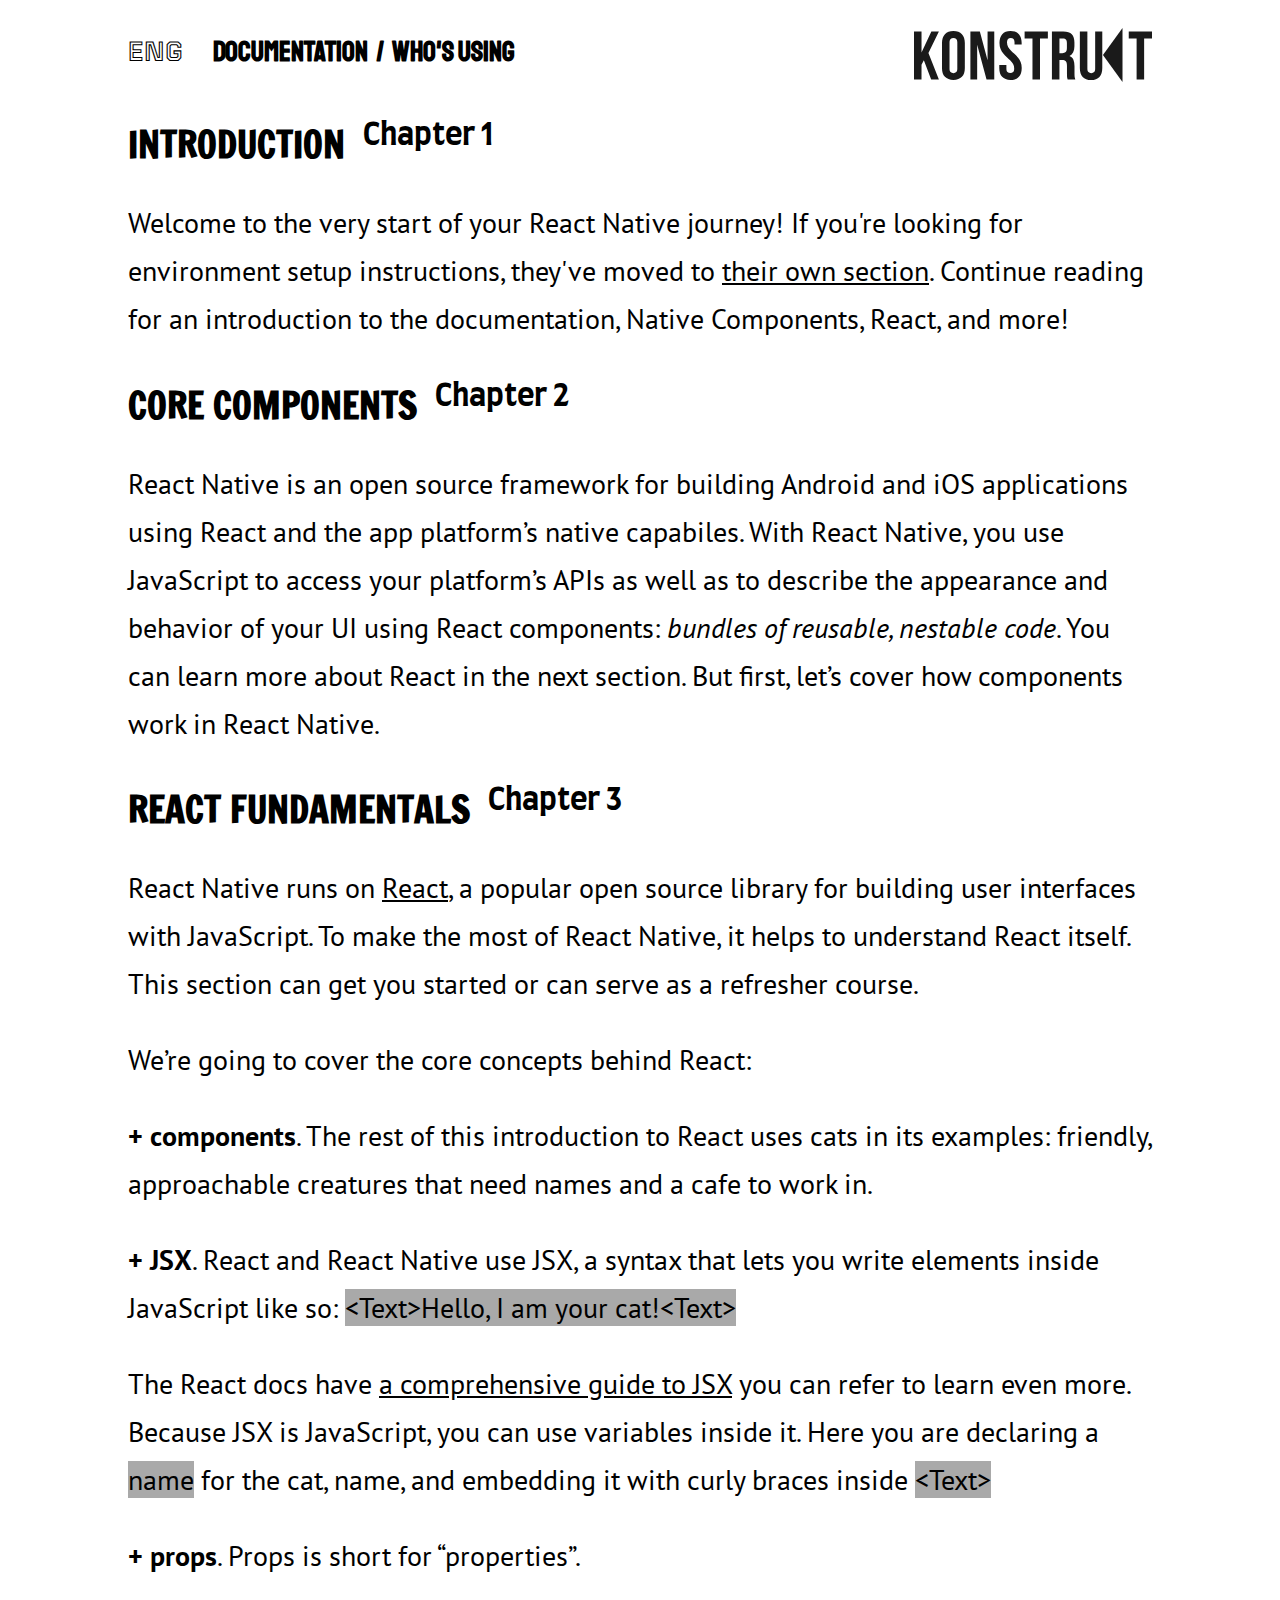
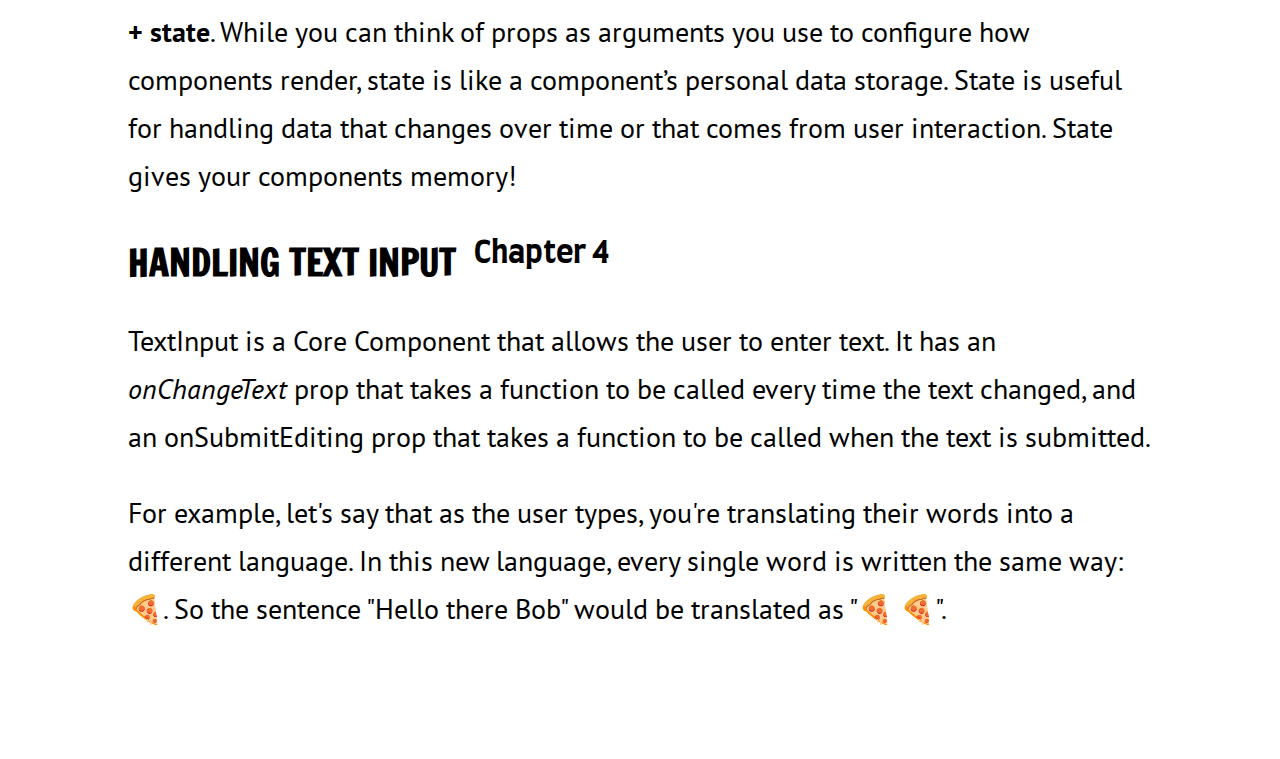
==== index.html @ f87ba14e "git init" ====
<!doctype html>
<html lang="en">
<head>
    <meta charset="UTF-8">
    <meta name="viewport"
          content="width=device-width, user-scalable=no, initial-scale=1.0, maximum-scale=1.0, minimum-scale=1.0">
    <meta http-equiv="X-UA-Compatible" content="ie=edge">
    <title>Fonts</title>
    <link rel="stylesheet" href="style.css">
    <link rel="preconnect" href="https://fonts.googleapis.com">
    <link rel="preconnect" href="https://fonts.gstatic.com" crossorigin>
    <link href="https://fonts.googleapis.com/css2?family=Farro:wght@300&family=Francois+One&family=PT+Sans:wght@400;700&family=Staatliches&family=Tourney:wght@600&display=swap"
          rel="stylesheet">
</head>
<body>
<div class="wrapper">
    <header>
        <div class="header flex">
            <div class="header-content flex">
                <div class="header-lang">ENG</div>
                <div class="header-user bold">DOCUMENTATION &nbsp;/ &nbsp;WHO'S USING</div>
            </div>
            <img src="./images/company-logo-black.svg" alt="" class="header-logo">
        </div>
    </header>
    <article>
        <h2 class="title">Introduction &nbsp;<span class="sup title-sm">Chapter 1</span></h2>
        <p>Welcome to the very start of your React Native journey! If you're looking for environment setup instructions,
            they've
            moved to <a href="#" class="link">their own section</a>. Continue reading for an introduction to the
            documentation, Native
            Components, React, and
            more!</p>
        <h2 class="title">core components &nbsp;<span class="sup title-sm">Chapter 2</span></h2>
        <p>React Native is an open source framework for building Android and iOS applications using React and the app
            platform’s
            native capabiles. With React Native, you use JavaScript to access your platform’s APIs as well as to
            describe
            the
            appearance and behavior of your UI using React components: <span
                    class="italic">bundles of reusable, nestable code</span>. You can learn more
            about React in the next section. But first, let’s cover how components work in React Native.</p>
        <h2 class="title">react fundamentals &nbsp;<span class="sup title-sm">Chapter 3</span></h2>
        <p>React Native runs on <a href="#" class="link">React</a>, a popular open source library for building user
            interfaces with
            JavaScript. To make the
            most of React Native, it helps to understand React itself. This section can get you started or can serve as
            a
            refresher course.</p>
        <p>We’re going to cover the core concepts behind React:</p>
        <p><span class="bold">+ components</span>. The rest of this introduction to React uses cats in its examples:
            friendly, approachable creatures that
            need names and a cafe to work in.</p>
        <p><span class="bold">+ JSX</span>. React and React Native use JSX, a syntax that lets you write elements inside
            JavaScript like so:
            <span class="bg-gray">&#60Text&#62Hello, I am your cat!&#60Text&#62</span>
        </p>
        <p>The React docs have <a href="#" class="link">a comprehensive guide to JSX</a> you can refer to learn even
            more.
            Because JSX is
            JavaScript, you can
            use variables inside it. Here you are declaring a <span class="bg-gray">name</span> for the cat, name, and
            embedding
            it with curly braces inside
            <span class="bg-gray">&#60Text&#62</span>
        </p>
        <p><span class="bold">+ props</span>. Props is short for “properties”. </p>
        <p><span class="bold">+ state</span>. While you can think of props as arguments you use to configure how
            components
            render, state is like a
            component’s personal data storage. State is useful for handling data that changes over time or that comes
            from
            user
            interaction. State gives your components memory!</p>
        <h2 class="title">handling text input &nbsp;<span class="sup title-sm">Chapter 4</span></h2>
        <p>TextInput is a Core Component that allows the user to enter text. It has an <span
                class="italic">onChangeText</span>
            prop that takes a function
            to be called every time the text changed, and an onSubmitEditing prop that takes a function to be called
            when
            the
            text is submitted.</p>
        <p>For example, let's say that as the user types, you're translating their words into a different language. In
            this
            new
            language, every single word is written the same way: 🍕. So the sentence "Hello there Bob" would be
            translated as
            "🍕
            🍕".</p>
    </article>
</div>
</body>
</html>
---- style.css ----
html {
    font-size: 62.5%;
}

body {
    font-family: 'PT Sans', sans-serif;
    font-size: 2.8rem;
    line-height: 4.8rem;
}

.flex {
    display: flex;
}

.wrapper {
    padding: 20px 120px 90px 120px;
}

.header {
    justify-content: space-between;
}

.header-lang {
    font-family: 'Tourney', cursive;
    padding-right: 30px;
}

.header-user {
    font-family: 'Staatliches', cursive;
}

.title {
    font-family: 'Francois One', sans-serif;
    text-transform: uppercase;
    font-size: 3.6rem;
}

.title-sm {
    font-family: 'Farro', sans-serif;
    font-size: 3rem;
    text-transform: none;
}

.sup {
    vertical-align: super;
}

.bg-gray {
    background-color: darkgray;
}

.italic {
    font-style: italic;
}

.bold {
    font-weight: 700;
}

.link {
    color: black;
}
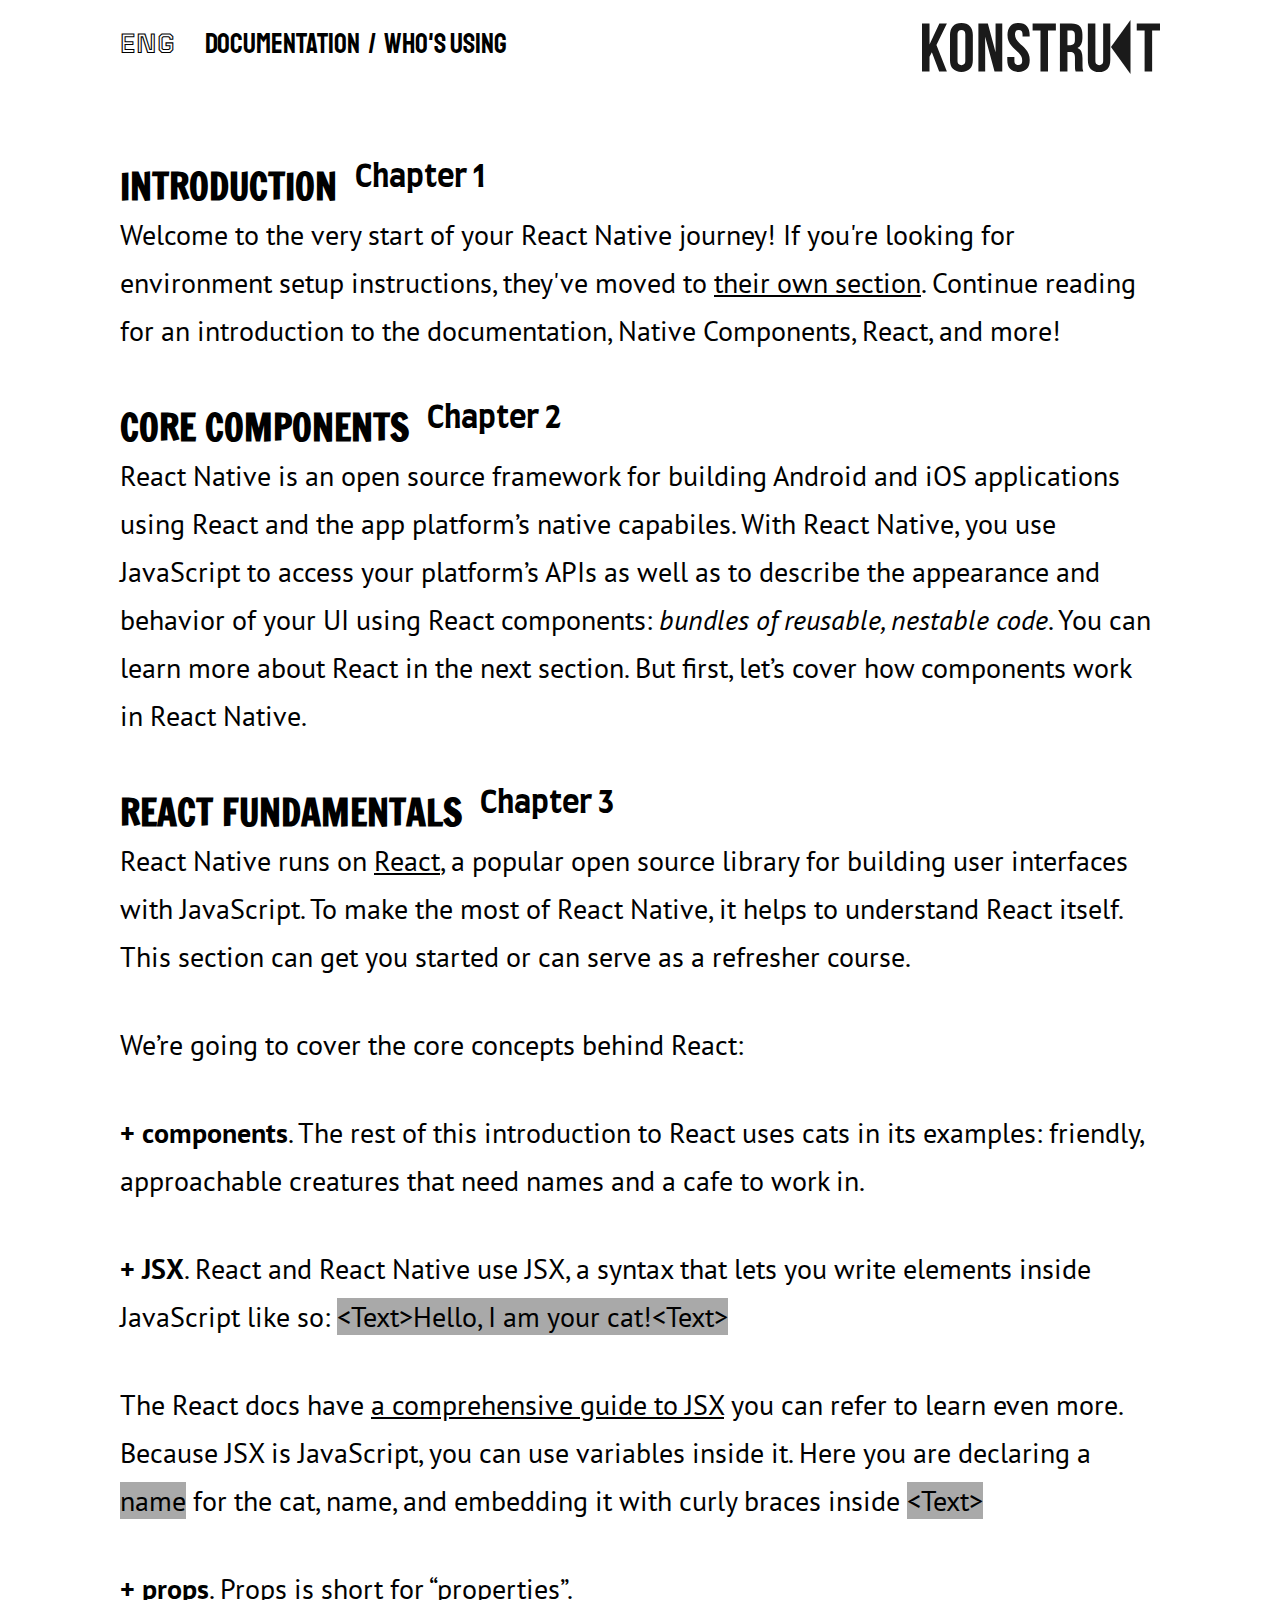
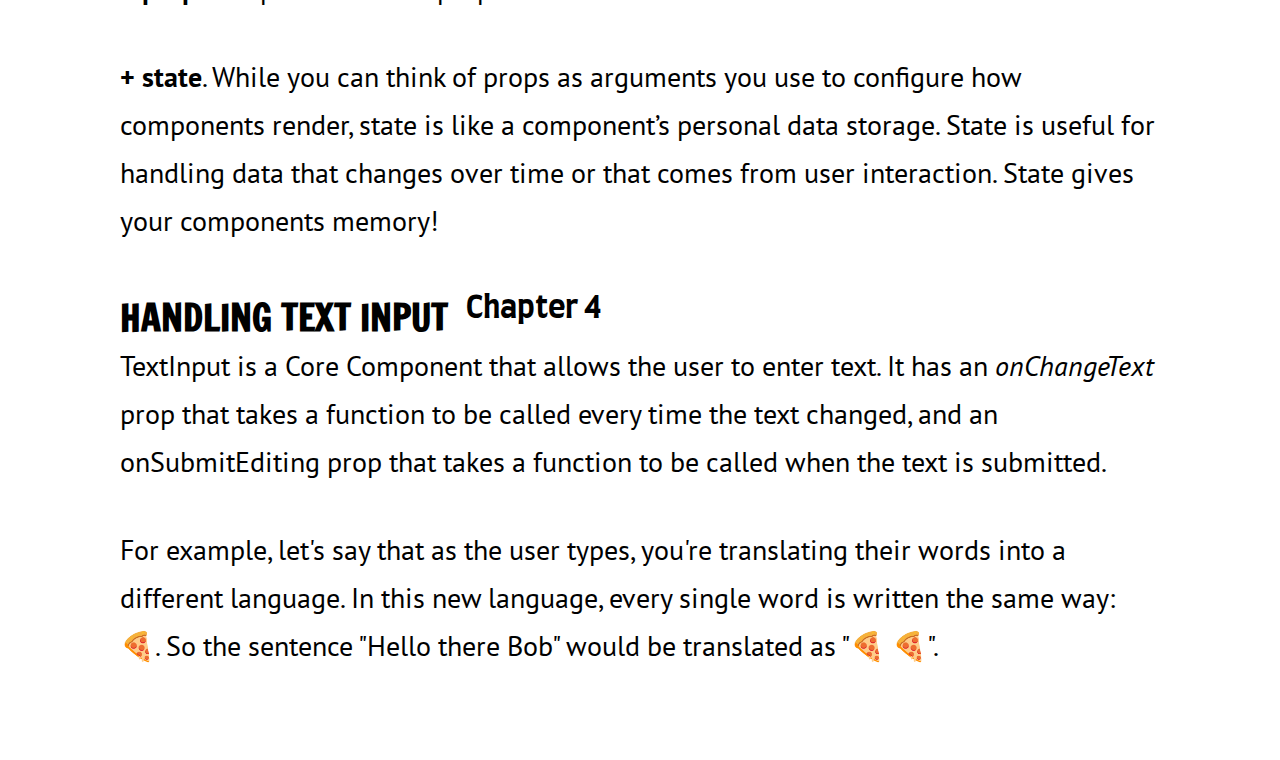
==== commit 37f1a76d: "add padding" ====
--- a/index.html
+++ b/index.html
@@ -18,20 +18,20 @@
         <div class="header flex">
             <div class="header-content flex">
                 <div class="header-lang">ENG</div>
-                <div class="header-user bold">DOCUMENTATION &nbsp;/ &nbsp;WHO'S USING</div>
+                <div class="header-user">DOCUMENTATION &nbsp;/ &nbsp;WHO'S USING</div>
             </div>
             <img src="./images/company-logo-black.svg" alt="" class="header-logo">
         </div>
     </header>
     <article>
-        <h2 class="title">Introduction &nbsp;<span class="sup title-sm">Chapter 1</span></h2>
+        <h2 class="title">Introduction &nbsp;<span class="sup-text title-sm">Chapter 1</span></h2>
         <p>Welcome to the very start of your React Native journey! If you're looking for environment setup instructions,
             they've
             moved to <a href="#" class="link">their own section</a>. Continue reading for an introduction to the
             documentation, Native
             Components, React, and
             more!</p>
-        <h2 class="title">core components &nbsp;<span class="sup title-sm">Chapter 2</span></h2>
+        <h2 class="title">core components &nbsp;<span class="sup-text title-sm">Chapter 2</span></h2>
         <p>React Native is an open source framework for building Android and iOS applications using React and the app
             platform’s
             native capabiles. With React Native, you use JavaScript to access your platform’s APIs as well as to
@@ -40,7 +40,7 @@
             appearance and behavior of your UI using React components: <span
                     class="italic">bundles of reusable, nestable code</span>. You can learn more
             about React in the next section. But first, let’s cover how components work in React Native.</p>
-        <h2 class="title">react fundamentals &nbsp;<span class="sup title-sm">Chapter 3</span></h2>
+        <h2 class="title">react fundamentals &nbsp;<span class="sup-text title-sm">Chapter 3</span></h2>
         <p>React Native runs on <a href="#" class="link">React</a>, a popular open source library for building user
             interfaces with
             JavaScript. To make the
@@ -48,10 +48,10 @@
             a
             refresher course.</p>
         <p>We’re going to cover the core concepts behind React:</p>
-        <p><span class="bold">+ components</span>. The rest of this introduction to React uses cats in its examples:
+        <p><b>+ components</b>. The rest of this introduction to React uses cats in its examples:
             friendly, approachable creatures that
             need names and a cafe to work in.</p>
-        <p><span class="bold">+ JSX</span>. React and React Native use JSX, a syntax that lets you write elements inside
+        <p><b>+ JSX</b>. React and React Native use JSX, a syntax that lets you write elements inside
             JavaScript like so:
             <span class="bg-gray">&#60Text&#62Hello, I am your cat!&#60Text&#62</span>
         </p>
@@ -64,15 +64,15 @@
             it with curly braces inside
             <span class="bg-gray">&#60Text&#62</span>
         </p>
-        <p><span class="bold">+ props</span>. Props is short for “properties”. </p>
-        <p><span class="bold">+ state</span>. While you can think of props as arguments you use to configure how
+        <p><b>+ props</b>. Props is short for “properties”. </p>
+        <p><b>+ state</b>. While you can think of props as arguments you use to configure how
             components
             render, state is like a
             component’s personal data storage. State is useful for handling data that changes over time or that comes
             from
             user
             interaction. State gives your components memory!</p>
-        <h2 class="title">handling text input &nbsp;<span class="sup title-sm">Chapter 4</span></h2>
+        <h2 class="title">handling text input &nbsp;<span class="sup-text title-sm">Chapter 4</span></h2>
         <p>TextInput is a Core Component that allows the user to enter text. It has an <span
                 class="italic">onChangeText</span>
             prop that takes a function
--- a/style.css
+++ b/style.css
@@ -1,5 +1,11 @@
 html {
     font-size: 62.5%;
+}
+
+* {
+    box-sizing: border-box;
+    padding: 0;
+    margin: 0;
 }
 
 body {
@@ -13,11 +19,12 @@
 }
 
 .wrapper {
-    padding: 20px 120px 90px 120px;
+    padding: 20px 120px 50px 120px;
 }
 
 .header {
     justify-content: space-between;
+    padding-bottom: 80px;
 }
 
 .header-lang {
@@ -41,8 +48,12 @@
     text-transform: none;
 }
 
-.sup {
+.sup-text {
     vertical-align: super;
+}
+
+p {
+    padding-bottom: 40px;
 }
 
 .bg-gray {
@@ -53,10 +64,6 @@
     font-style: italic;
 }
 
-.bold {
-    font-weight: 700;
-}
-
 .link {
     color: black;
 }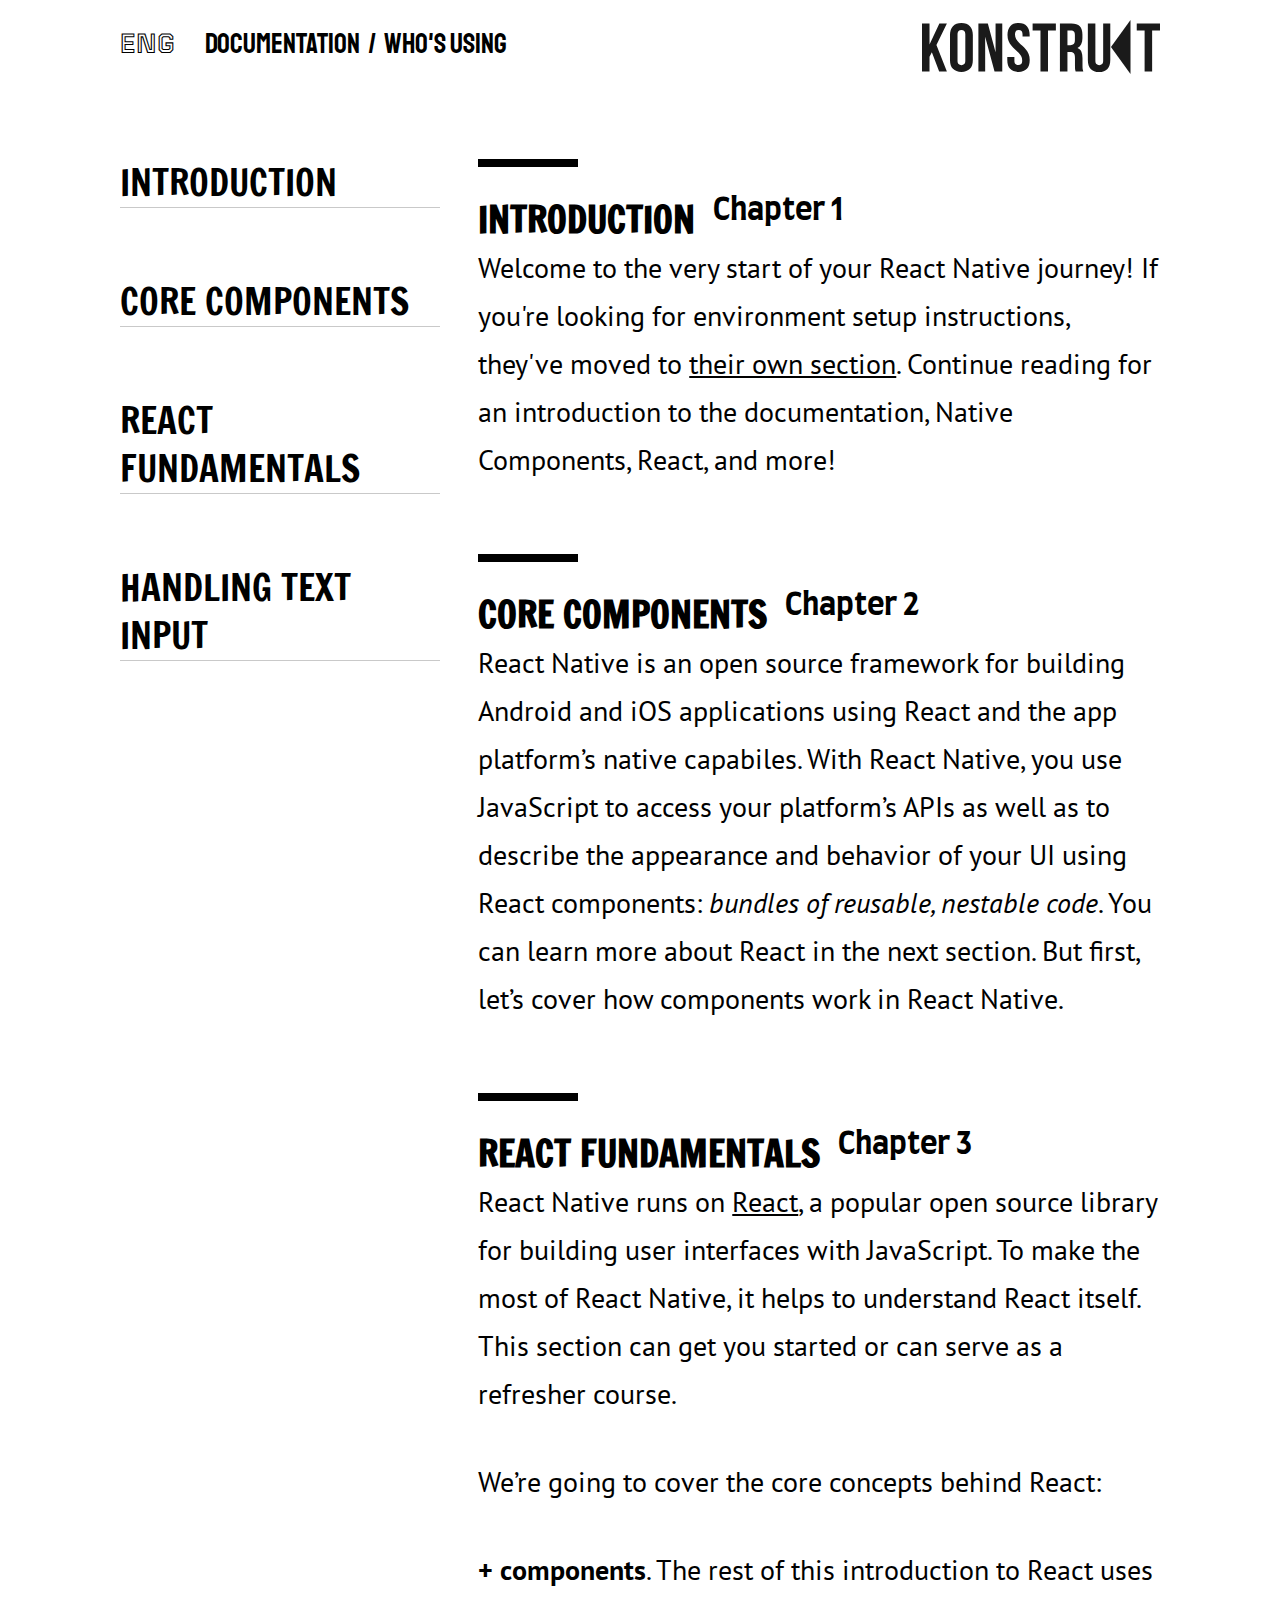
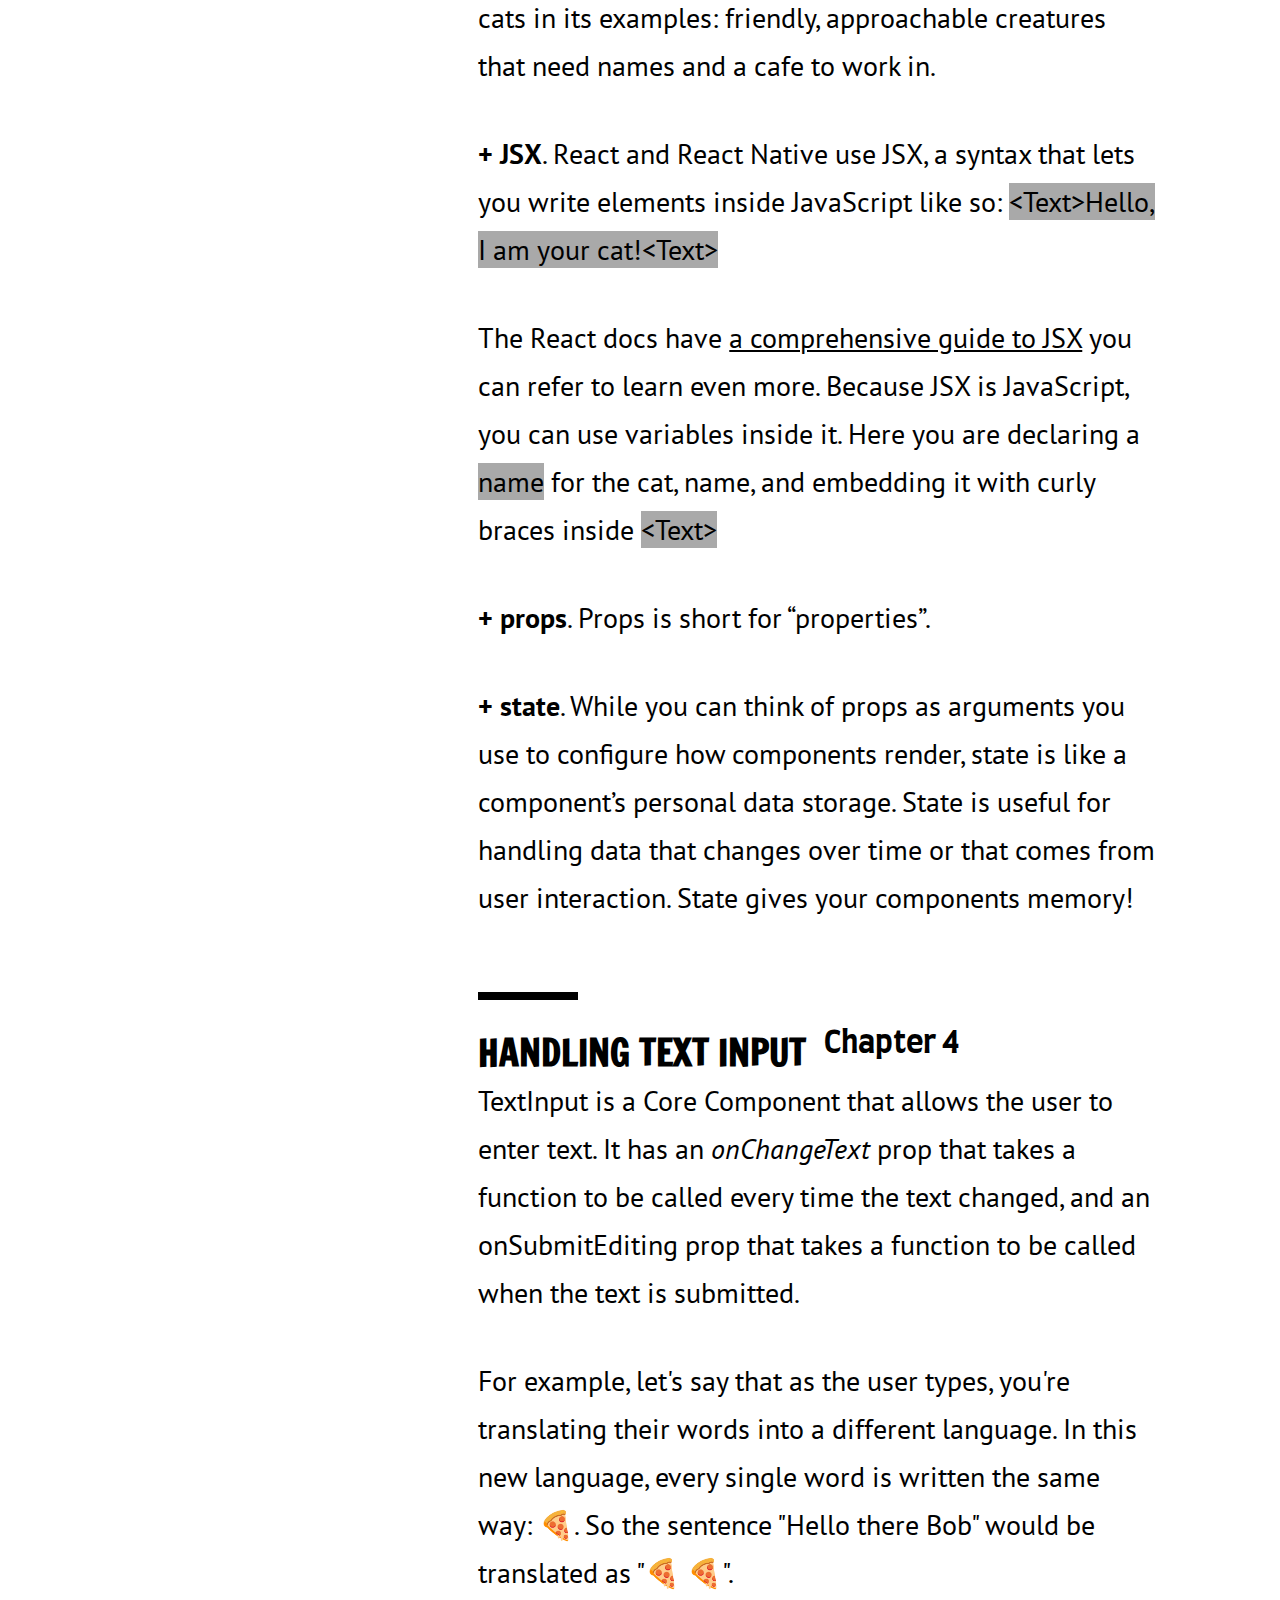
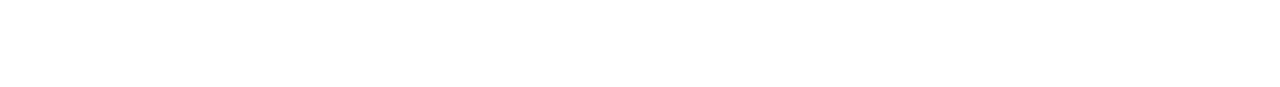
==== commit 0a5cbb52: "add sidebar" ====
--- a/index.html
+++ b/index.html
@@ -23,71 +23,117 @@
             <img src="./images/company-logo-black.svg" alt="" class="header-logo">
         </div>
     </header>
-    <article>
-        <h2 class="title">Introduction &nbsp;<span class="sup-text title-sm">Chapter 1</span></h2>
-        <p>Welcome to the very start of your React Native journey! If you're looking for environment setup instructions,
-            they've
-            moved to <a href="#" class="link">their own section</a>. Continue reading for an introduction to the
-            documentation, Native
-            Components, React, and
-            more!</p>
-        <h2 class="title">core components &nbsp;<span class="sup-text title-sm">Chapter 2</span></h2>
-        <p>React Native is an open source framework for building Android and iOS applications using React and the app
-            platform’s
-            native capabiles. With React Native, you use JavaScript to access your platform’s APIs as well as to
-            describe
-            the
-            appearance and behavior of your UI using React components: <span
-                    class="italic">bundles of reusable, nestable code</span>. You can learn more
-            about React in the next section. But first, let’s cover how components work in React Native.</p>
-        <h2 class="title">react fundamentals &nbsp;<span class="sup-text title-sm">Chapter 3</span></h2>
-        <p>React Native runs on <a href="#" class="link">React</a>, a popular open source library for building user
-            interfaces with
-            JavaScript. To make the
-            most of React Native, it helps to understand React itself. This section can get you started or can serve as
-            a
-            refresher course.</p>
-        <p>We’re going to cover the core concepts behind React:</p>
-        <p><b>+ components</b>. The rest of this introduction to React uses cats in its examples:
-            friendly, approachable creatures that
-            need names and a cafe to work in.</p>
-        <p><b>+ JSX</b>. React and React Native use JSX, a syntax that lets you write elements inside
-            JavaScript like so:
-            <span class="bg-gray">&#60Text&#62Hello, I am your cat!&#60Text&#62</span>
-        </p>
-        <p>The React docs have <a href="#" class="link">a comprehensive guide to JSX</a> you can refer to learn even
-            more.
-            Because JSX is
-            JavaScript, you can
-            use variables inside it. Here you are declaring a <span class="bg-gray">name</span> for the cat, name, and
-            embedding
-            it with curly braces inside
-            <span class="bg-gray">&#60Text&#62</span>
-        </p>
-        <p><b>+ props</b>. Props is short for “properties”. </p>
-        <p><b>+ state</b>. While you can think of props as arguments you use to configure how
-            components
-            render, state is like a
-            component’s personal data storage. State is useful for handling data that changes over time or that comes
-            from
-            user
-            interaction. State gives your components memory!</p>
-        <h2 class="title">handling text input &nbsp;<span class="sup-text title-sm">Chapter 4</span></h2>
-        <p>TextInput is a Core Component that allows the user to enter text. It has an <span
-                class="italic">onChangeText</span>
-            prop that takes a function
-            to be called every time the text changed, and an onSubmitEditing prop that takes a function to be called
-            when
-            the
-            text is submitted.</p>
-        <p>For example, let's say that as the user types, you're translating their words into a different language. In
-            this
-            new
-            language, every single word is written the same way: 🍕. So the sentence "Hello there Bob" would be
-            translated as
-            "🍕
-            🍕".</p>
-    </article>
+    <main>
+        <div class="main flex">
+            <div class="section">
+                <div class="sidebar">
+                    <a href="#introduction" class="sidebar-link title">Introduction</a>
+                    <a href="#components" class="sidebar-link title">Core components</a>
+                    <a href="#react" class="sidebar-link title">React fundamentals</a>
+                    <a href="#input" class="sidebar-link title">Handling text input</a>
+                </div>
+            </div>
+            <article>
+                <div class="chapter-1" id="introduction">
+                    <div class="divider"></div>
+                    <h2 class="title">Introduction &nbsp;<span class="sup-text title-sm">Chapter 1</span></h2>
+                    <p>Welcome to the very start of your React Native journey! If you're looking for environment setup
+                        instructions,
+                        they've
+                        moved to <a href="#" class="link">their own section</a>. Continue reading for an introduction to
+                        the
+                        documentation, Native
+                        Components, React, and
+                        more!</p>
+                </div>
+                <div class="chapter-2" id="components">
+                    <div class="divider"></div>
+                    <h2 class="title">core components &nbsp;<span class="sup-text title-sm">Chapter 2</span></h2>
+                    <p>React Native is an open source framework for building Android and iOS applications using React
+                        and
+                        the
+                        app
+                        platform’s
+                        native capabiles. With React Native, you use JavaScript to access your platform’s APIs as well
+                        as to
+                        describe
+                        the
+                        appearance and behavior of your UI using React components: <span
+                                class="italic">bundles of reusable, nestable code</span>. You can learn more
+                        about React in the next section. But first, let’s cover how components work in React Native.</p>
+                </div>
+                <div class="chapter-3" id="react">
+                    <div class="divider"></div>
+                    <h2 class="title">react fundamentals &nbsp;<span class="sup-text title-sm">Chapter 3</span></h2>
+                    <p>React Native runs on <a href="#" class="link">React</a>, a popular open source library for
+                        building
+                        user
+                        interfaces with
+                        JavaScript. To make the
+                        most of React Native, it helps to understand React itself. This section can get you started or
+                        can
+                        serve
+                        as
+                        a
+                        refresher course.</p>
+                    <p>We’re going to cover the core concepts behind React:</p>
+                    <p><b>+ components</b>. The rest of this introduction to React uses cats in its examples:
+                        friendly, approachable creatures that
+                        need names and a cafe to work in.</p>
+                    <p><b>+ JSX</b>. React and React Native use JSX, a syntax that lets you write elements inside
+                        JavaScript like so:
+                        <span class="bg-gray">&#60Text&#62Hello, I am your cat!&#60Text&#62</span>
+                    </p>
+                    <p>The React docs have <a href="#" class="link">a comprehensive guide to JSX</a> you can refer to
+                        learn
+                        even
+                        more.
+                        Because JSX is
+                        JavaScript, you can
+                        use variables inside it. Here you are declaring a <span class="bg-gray">name</span> for the cat,
+                        name,
+                        and
+                        embedding
+                        it with curly braces inside
+                        <span class="bg-gray">&#60Text&#62</span>
+                    </p>
+                    <p><b>+ props</b>. Props is short for “properties”. </p>
+                    <p><b>+ state</b>. While you can think of props as arguments you use to configure how
+                        components
+                        render, state is like a
+                        component’s personal data storage. State is useful for handling data that changes over time or
+                        that
+                        comes
+                        from
+                        user
+                        interaction. State gives your components memory!</p>
+                </div>
+                <div class="chapter-4" id="input">
+                    <div class="divider"></div>
+                    <h2 class="title">handling text input &nbsp;<span class="sup-text title-sm">Chapter 4</span></h2>
+                    <p>TextInput is a Core Component that allows the user to enter text. It has an <span
+                            class="italic">onChangeText</span>
+                        prop that takes a function
+                        to be called every time the text changed, and an onSubmitEditing prop that takes a function to
+                        be
+                        called
+                        when
+                        the
+                        text is submitted.</p>
+                    <p>For example, let's say that as the user types, you're translating their words into a different
+                        language.
+                        In
+                        this
+                        new
+                        language, every single word is written the same way: 🍕. So the sentence "Hello there Bob" would
+                        be
+                        translated as
+                        "🍕
+                        🍕".</p>
+                </div>
+            </article>
+        </div>
+    </main>
 </div>
 </body>
 </html>--- a/style.css
+++ b/style.css
@@ -24,7 +24,7 @@
 
 .header {
     justify-content: space-between;
-    padding-bottom: 80px;
+    padding-bottom: 85px;
 }
 
 .header-lang {
@@ -36,10 +36,43 @@
     font-family: 'Staatliches', cursive;
 }
 
+.main {
+    gap: 38px;
+}
+
+section {
+    width: 30%;
+}
+
+article {
+    width: 70%;
+}
+
+.sidebar-link {
+    text-decoration: none;
+    color: black;
+    display: block;
+    border-bottom: 1px solid #C9C9C9;
+    margin-bottom: 70px;
+    /*padding-top: 0;*/
+}
+
+.chapter-1, .chapter-2, .chapter-3 {
+    padding-bottom: 30px;
+}
+
+.divider {
+    width: 100px;
+    height: 8px;
+    background-color: black;
+    margin-bottom: 20px;
+}
+
 .title {
     font-family: 'Francois One', sans-serif;
     text-transform: uppercase;
     font-size: 3.6rem;
+    /*padding-top: 20px;*/
 }
 
 .title-sm {
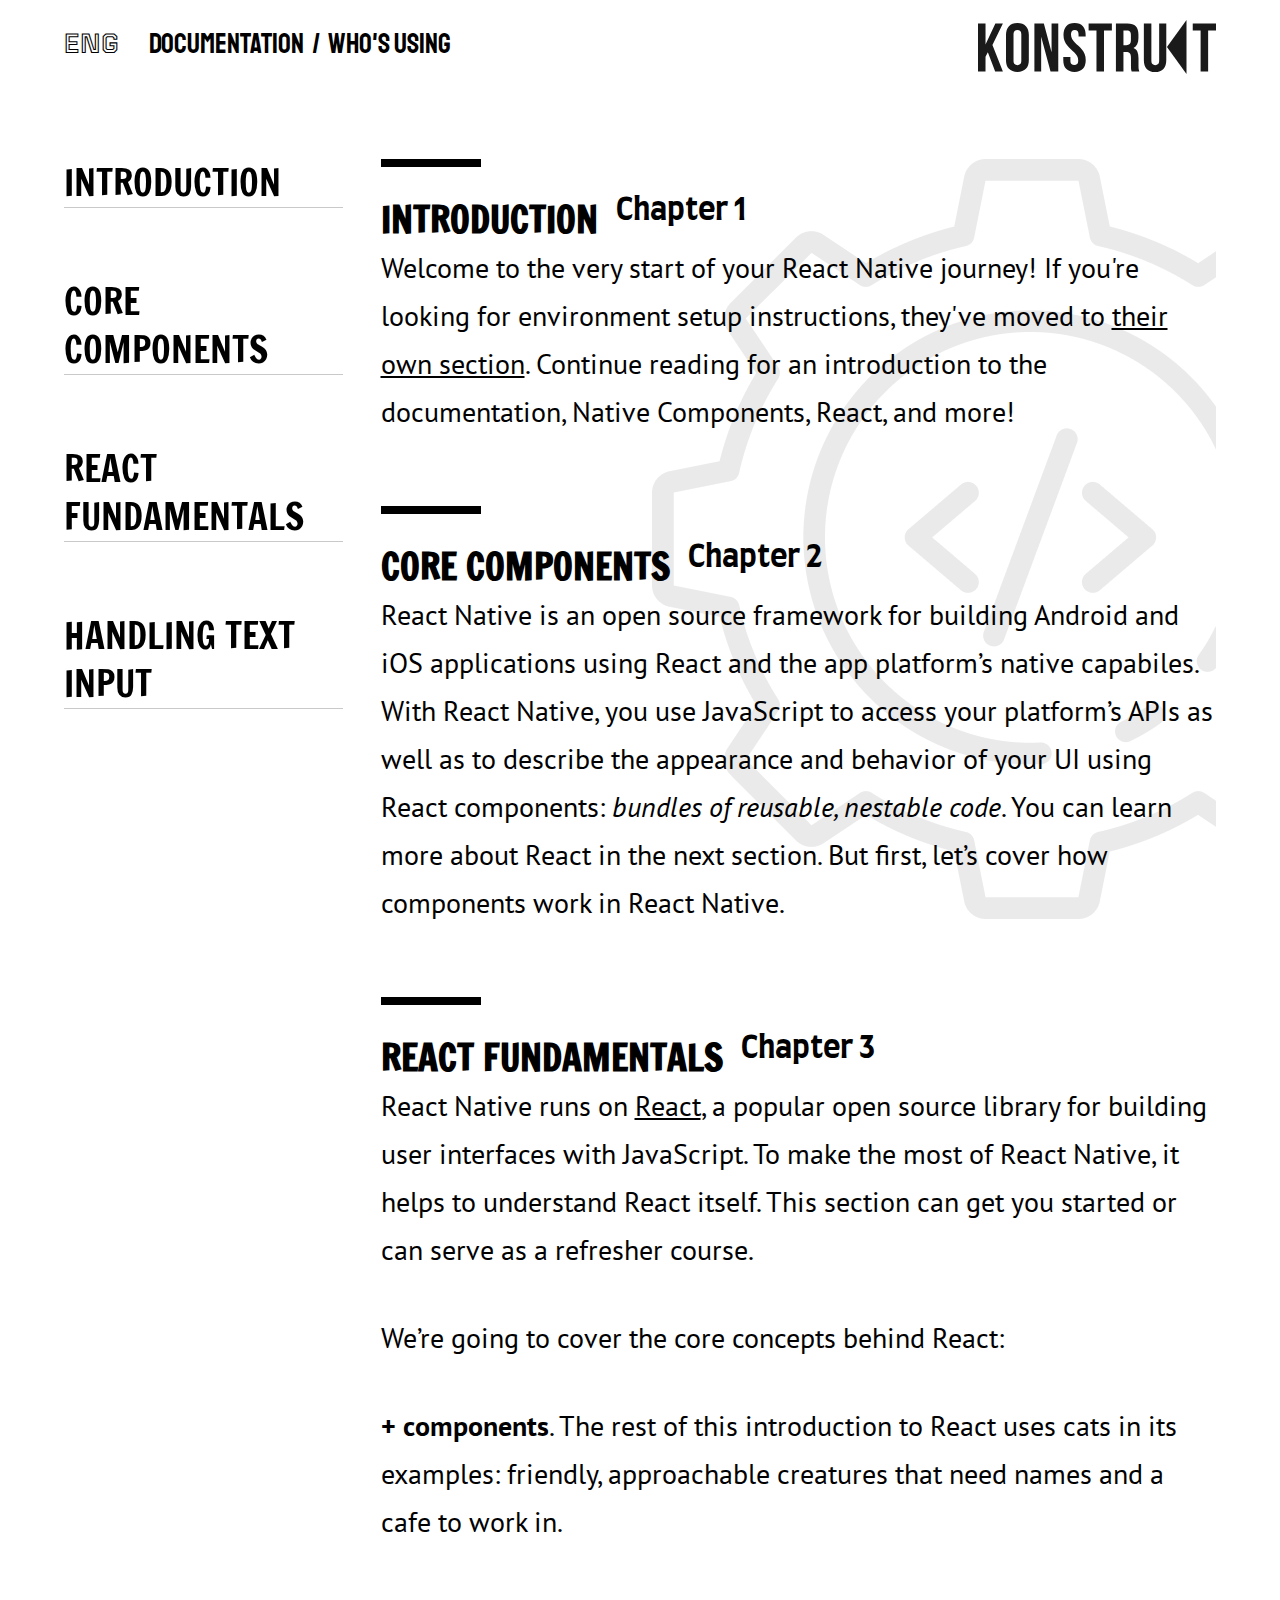
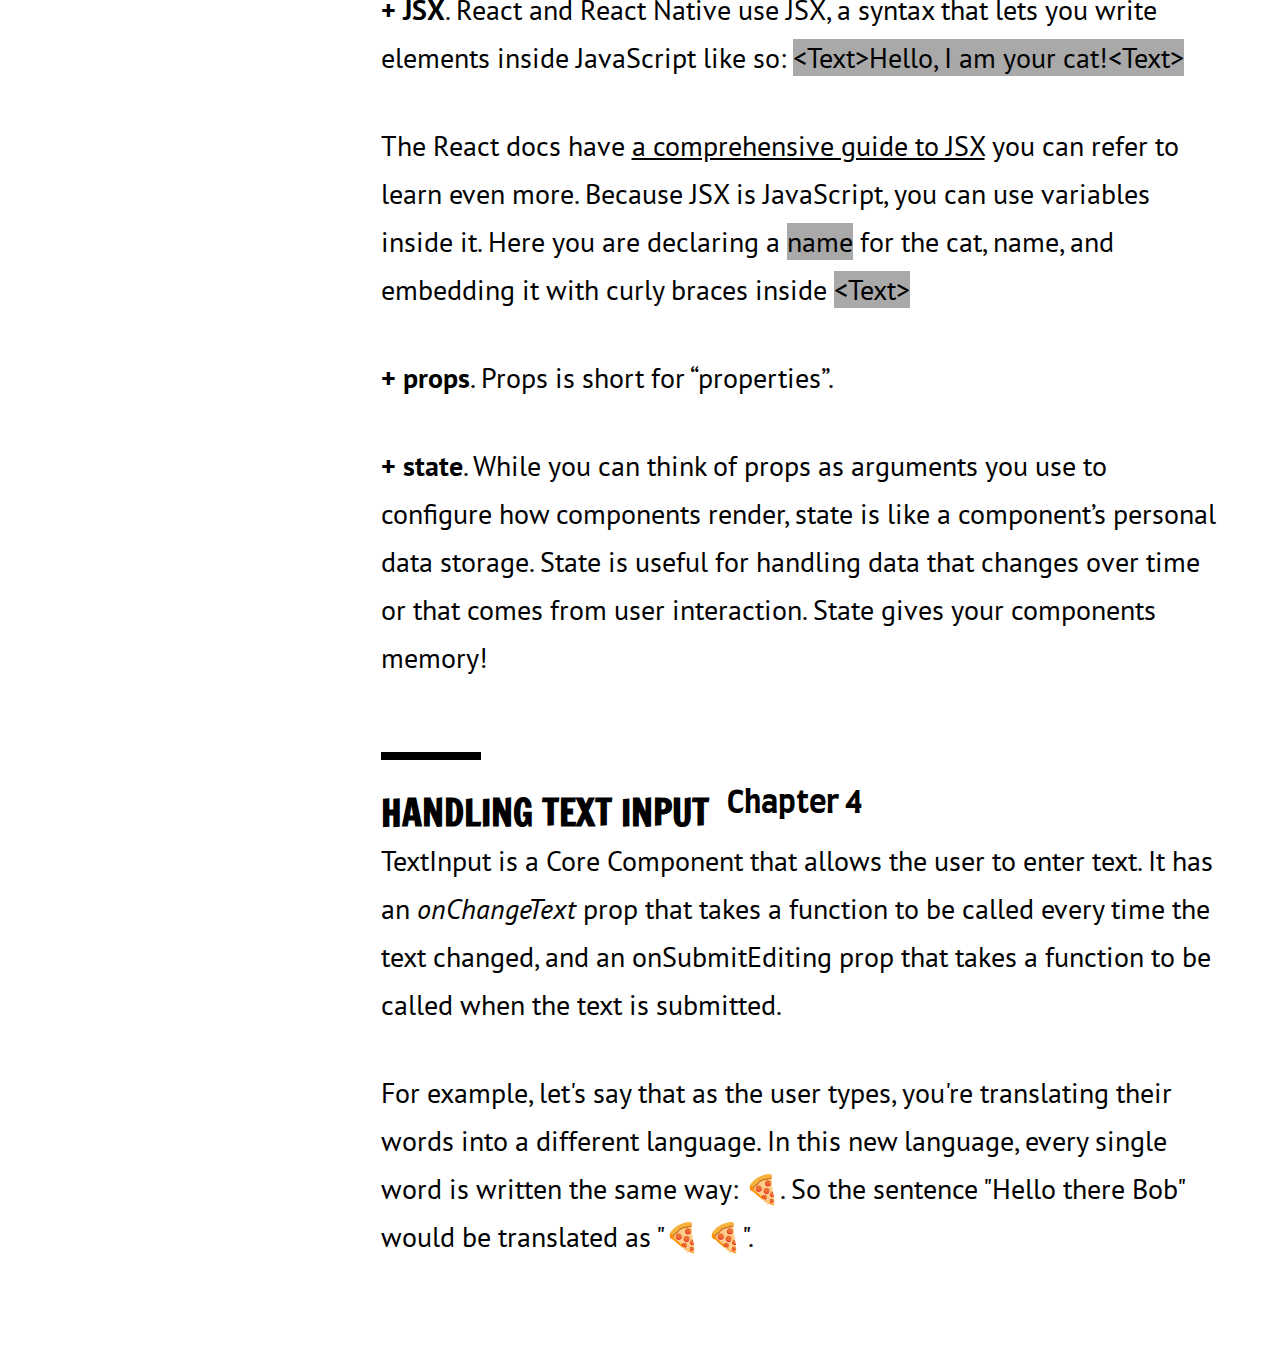
==== commit 8ab73651: "add background image" ====
--- a/index.html
+++ b/index.html
@@ -25,14 +25,14 @@
     </header>
     <main>
         <div class="main flex">
-            <div class="section">
+            <section>
                 <div class="sidebar">
                     <a href="#introduction" class="sidebar-link title">Introduction</a>
                     <a href="#components" class="sidebar-link title">Core components</a>
                     <a href="#react" class="sidebar-link title">React fundamentals</a>
                     <a href="#input" class="sidebar-link title">Handling text input</a>
                 </div>
-            </div>
+            </section>
             <article>
                 <div class="chapter-1" id="introduction">
                     <div class="divider"></div>
--- a/style.css
+++ b/style.css
@@ -19,12 +19,19 @@
 }
 
 .wrapper {
-    padding: 20px 120px 50px 120px;
+    width: 90%;
+    margin: 0 auto;
+    /*padding-top: 20px;*/
+    padding-bottom: 50px;
+    /*padding: 20px 120px 50px 120px;*/
 }
 
 .header {
     justify-content: space-between;
-    padding-bottom: 85px;
+    padding: 20px 0 85px 0;
+    position: fixed;
+    background-color: white;
+    width: 90%;
 }
 
 .header-lang {
@@ -38,14 +45,24 @@
 
 .main {
     gap: 38px;
+    justify-content: space-between;
+    padding-top: 159px;
 }
 
 section {
-    width: 30%;
+    width: 25%;
+    position: sticky;
+    top: 159px;
+    align-self: flex-start;
 }
 
 article {
-    width: 70%;
+    width: 75%;
+    background: url("./images/bg-picture.png") no-repeat fixed;
+    /*background-image: url("./images/bg-picture.png");*/
+    /*background-repeat: no-repeat;*/
+    background-position-x: right;
+    background-position-y: 159px;
 }
 
 .sidebar-link {
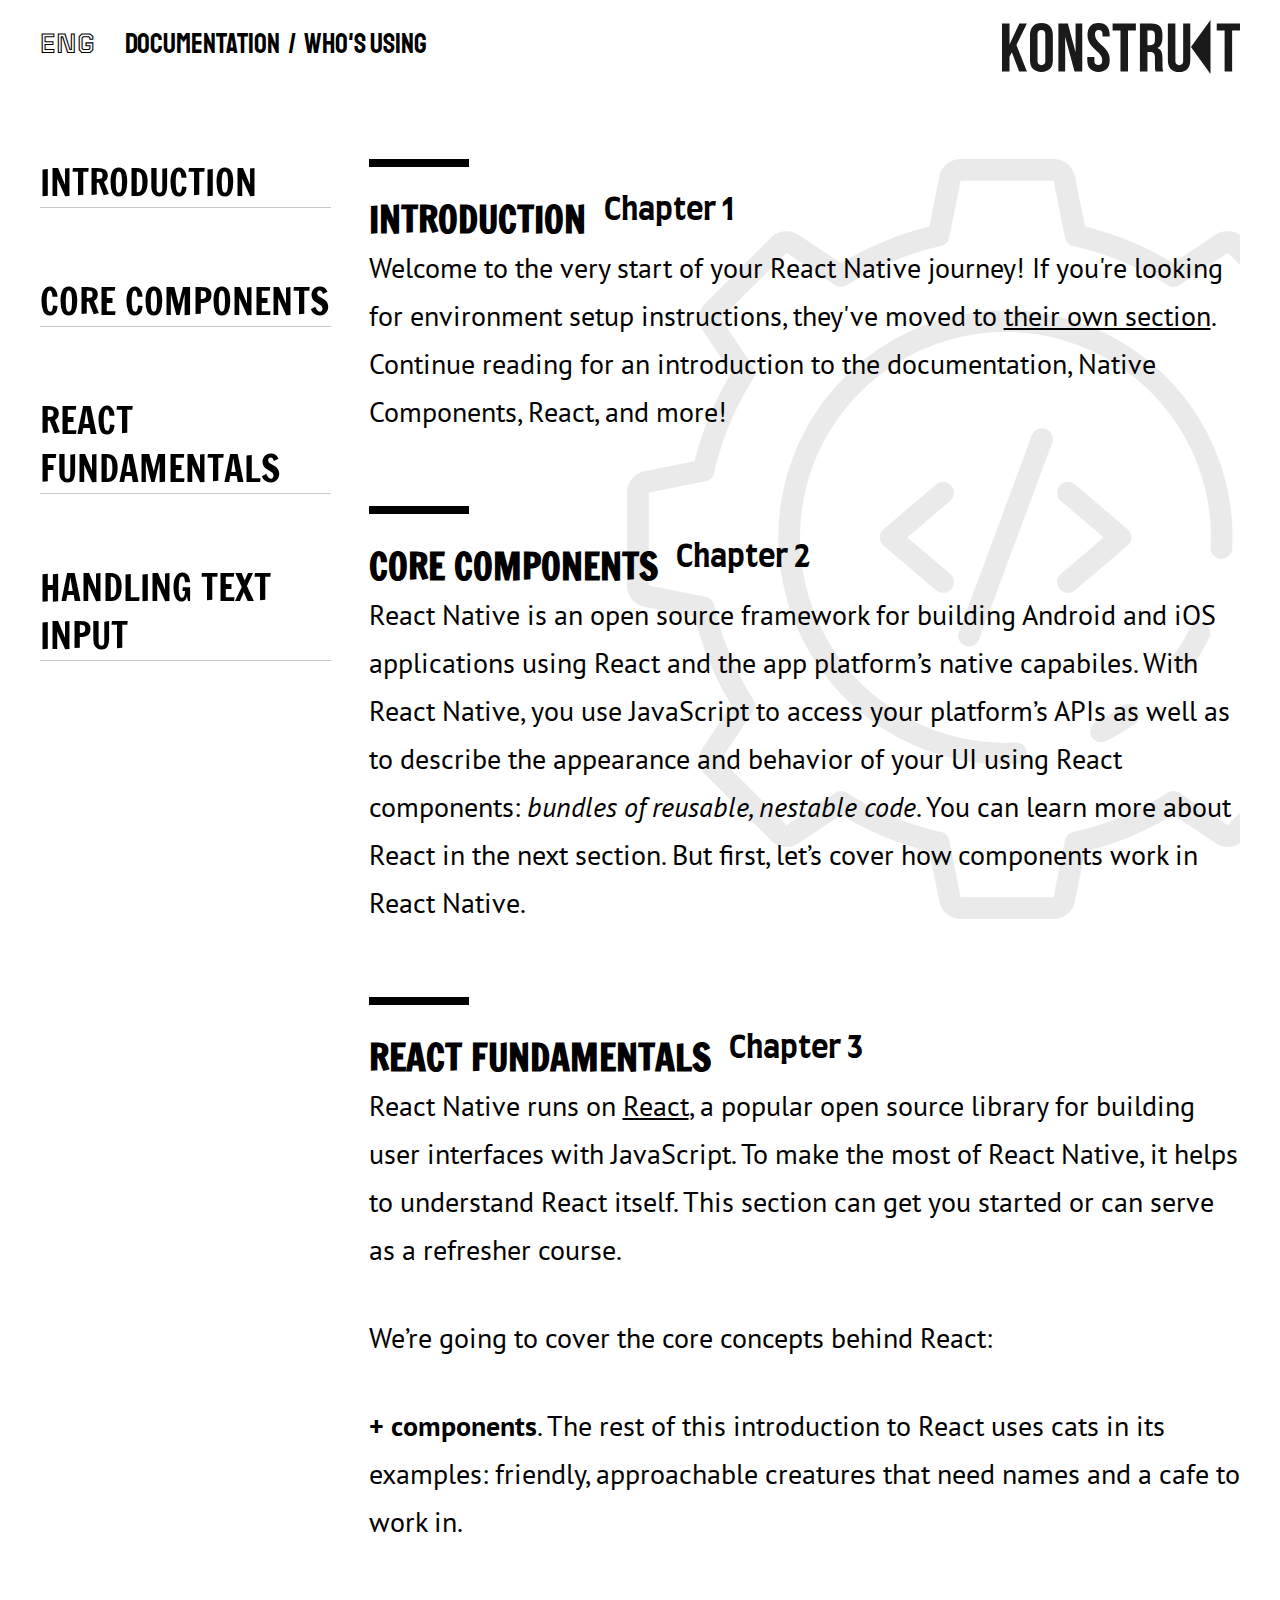
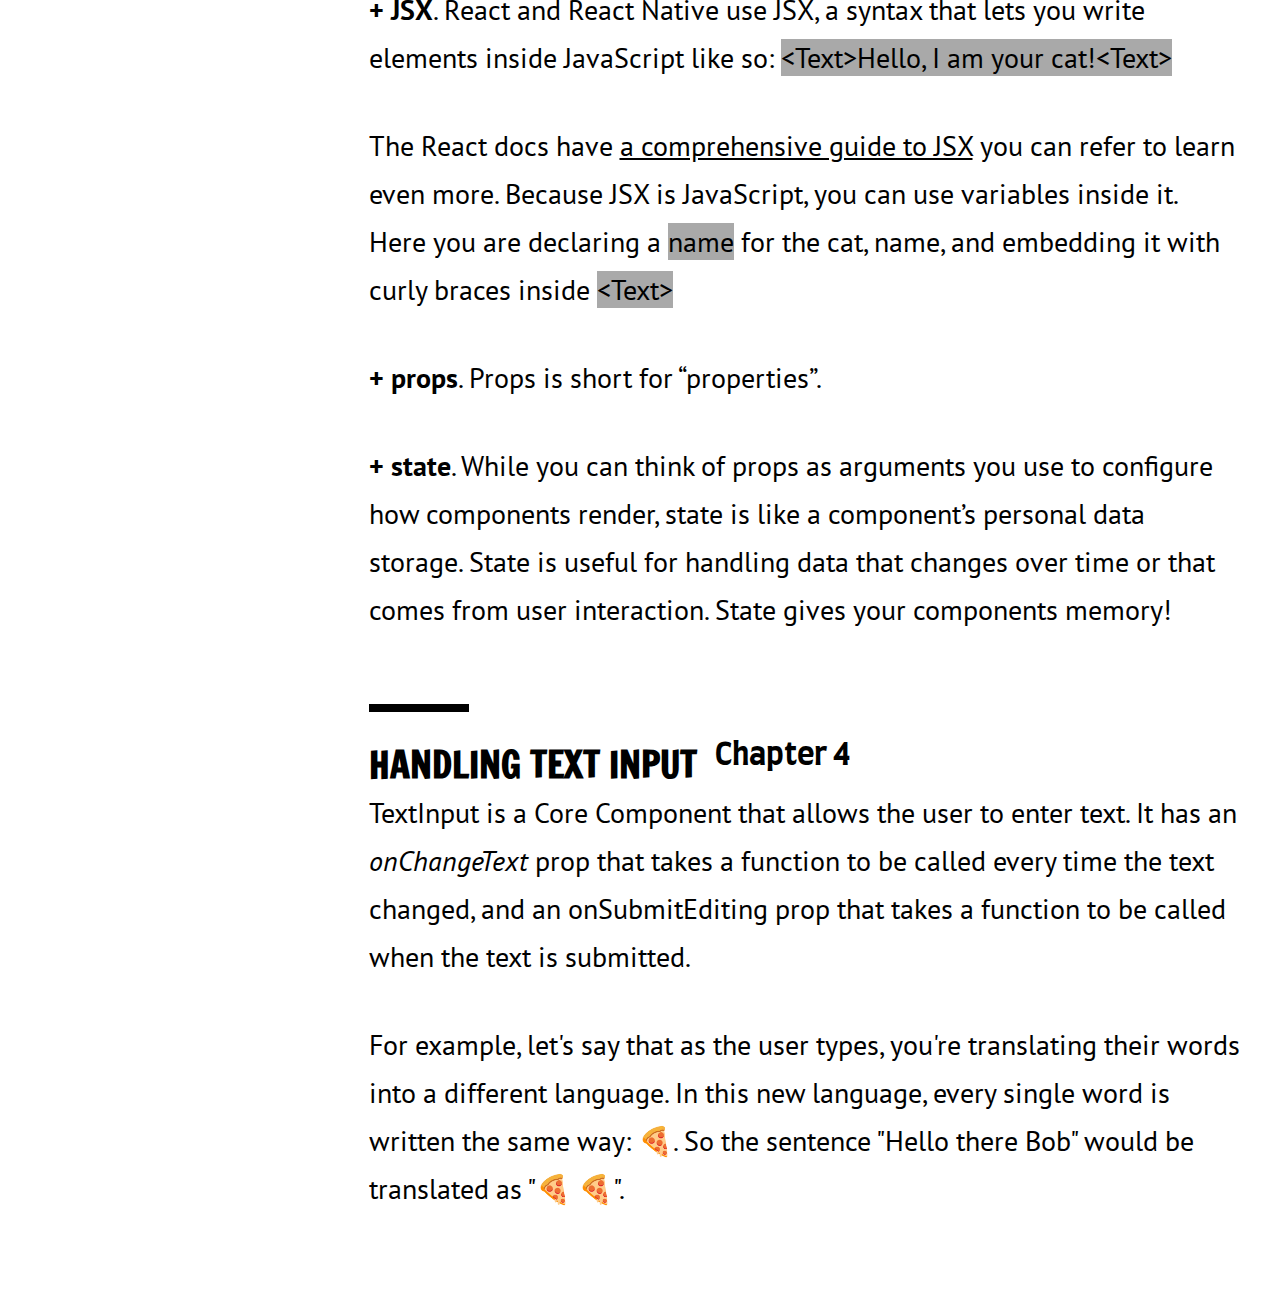
==== commit 54a27238: "add who's using page" ====
--- a/index.html
+++ b/index.html
@@ -5,11 +5,12 @@
     <meta name="viewport"
           content="width=device-width, user-scalable=no, initial-scale=1.0, maximum-scale=1.0, minimum-scale=1.0">
     <meta http-equiv="X-UA-Compatible" content="ie=edge">
-    <title>Fonts</title>
-    <link rel="stylesheet" href="style.css">
+    <title>Documentation</title>
+    <link rel="stylesheet" href="./styles/main.css">
+    <link rel="stylesheet" href="./styles/index.css">
     <link rel="preconnect" href="https://fonts.googleapis.com">
     <link rel="preconnect" href="https://fonts.gstatic.com" crossorigin>
-    <link href="https://fonts.googleapis.com/css2?family=Farro:wght@300&family=Francois+One&family=PT+Sans:wght@400;700&family=Staatliches&family=Tourney:wght@600&display=swap"
+    <link href="https://fonts.googleapis.com/css2?family=Farro:wght@300&family=Francois+One&family=PT+Sans:wght@400;700&family=Roboto:wght@500&family=Staatliches&family=Tourney:wght@600&display=swap"
           rel="stylesheet">
 </head>
 <body>
--- a/styles/main.css
+++ b/styles/main.css
@@ -0,0 +1,44 @@
+html {
+    font-size: 62.5%;
+}
+
+* {
+    box-sizing: border-box;
+    padding: 0;
+    margin: 0;
+}
+
+body {
+    font-family: 'PT Sans', sans-serif;
+    font-size: 2.8rem;
+    line-height: 4.8rem;
+}
+
+.flex {
+    display: flex;
+}
+
+.wrapper {
+    /*width: 90%;*/
+    max-width: 1200px;
+    margin: 0 auto;
+    padding-bottom: 50px;
+}
+
+.header {
+    justify-content: space-between;
+    padding: 20px 0 85px 0;
+    position: fixed;
+    background-color: white;
+    width: 100%;
+    max-width: 1200px;
+}
+
+.header-lang {
+    font-family: 'Tourney', cursive;
+    padding-right: 30px;
+}
+
+.header-user {
+    font-family: 'Staatliches', cursive;
+}--- a/styles/index.css
+++ b/styles/index.css
@@ -0,0 +1,71 @@
+.main {
+    gap: 38px;
+    justify-content: space-between;
+    padding-top: 159px;
+}
+
+section {
+    width: 25%;
+    position: sticky;
+    top: 159px;
+    align-self: flex-start;
+}
+
+article {
+    width: 75%;
+    background: url("../images/bg-picture.png") no-repeat fixed;
+    background-position-x: 49vw;
+    background-position-y: 159px;
+}
+
+.sidebar-link {
+    text-decoration: none;
+    color: black;
+    display: block;
+    border-bottom: 1px solid #C9C9C9;
+    margin-bottom: 70px;
+    /*padding-top: 0;*/
+}
+
+.chapter-1, .chapter-2, .chapter-3 {
+    padding-bottom: 30px;
+}
+
+.divider {
+    width: 100px;
+    height: 8px;
+    background-color: black;
+    margin-bottom: 20px;
+}
+
+.title {
+    font-family: 'Francois One', sans-serif;
+    text-transform: uppercase;
+    font-size: 3.6rem;
+}
+
+.title-sm {
+    font-family: 'Farro', sans-serif;
+    font-size: 3rem;
+    text-transform: none;
+}
+
+.sup-text {
+    vertical-align: super;
+}
+
+p {
+    padding-bottom: 40px;
+}
+
+.bg-gray {
+    background-color: darkgray;
+}
+
+.italic {
+    font-style: italic;
+}
+
+.link {
+    color: black;
+}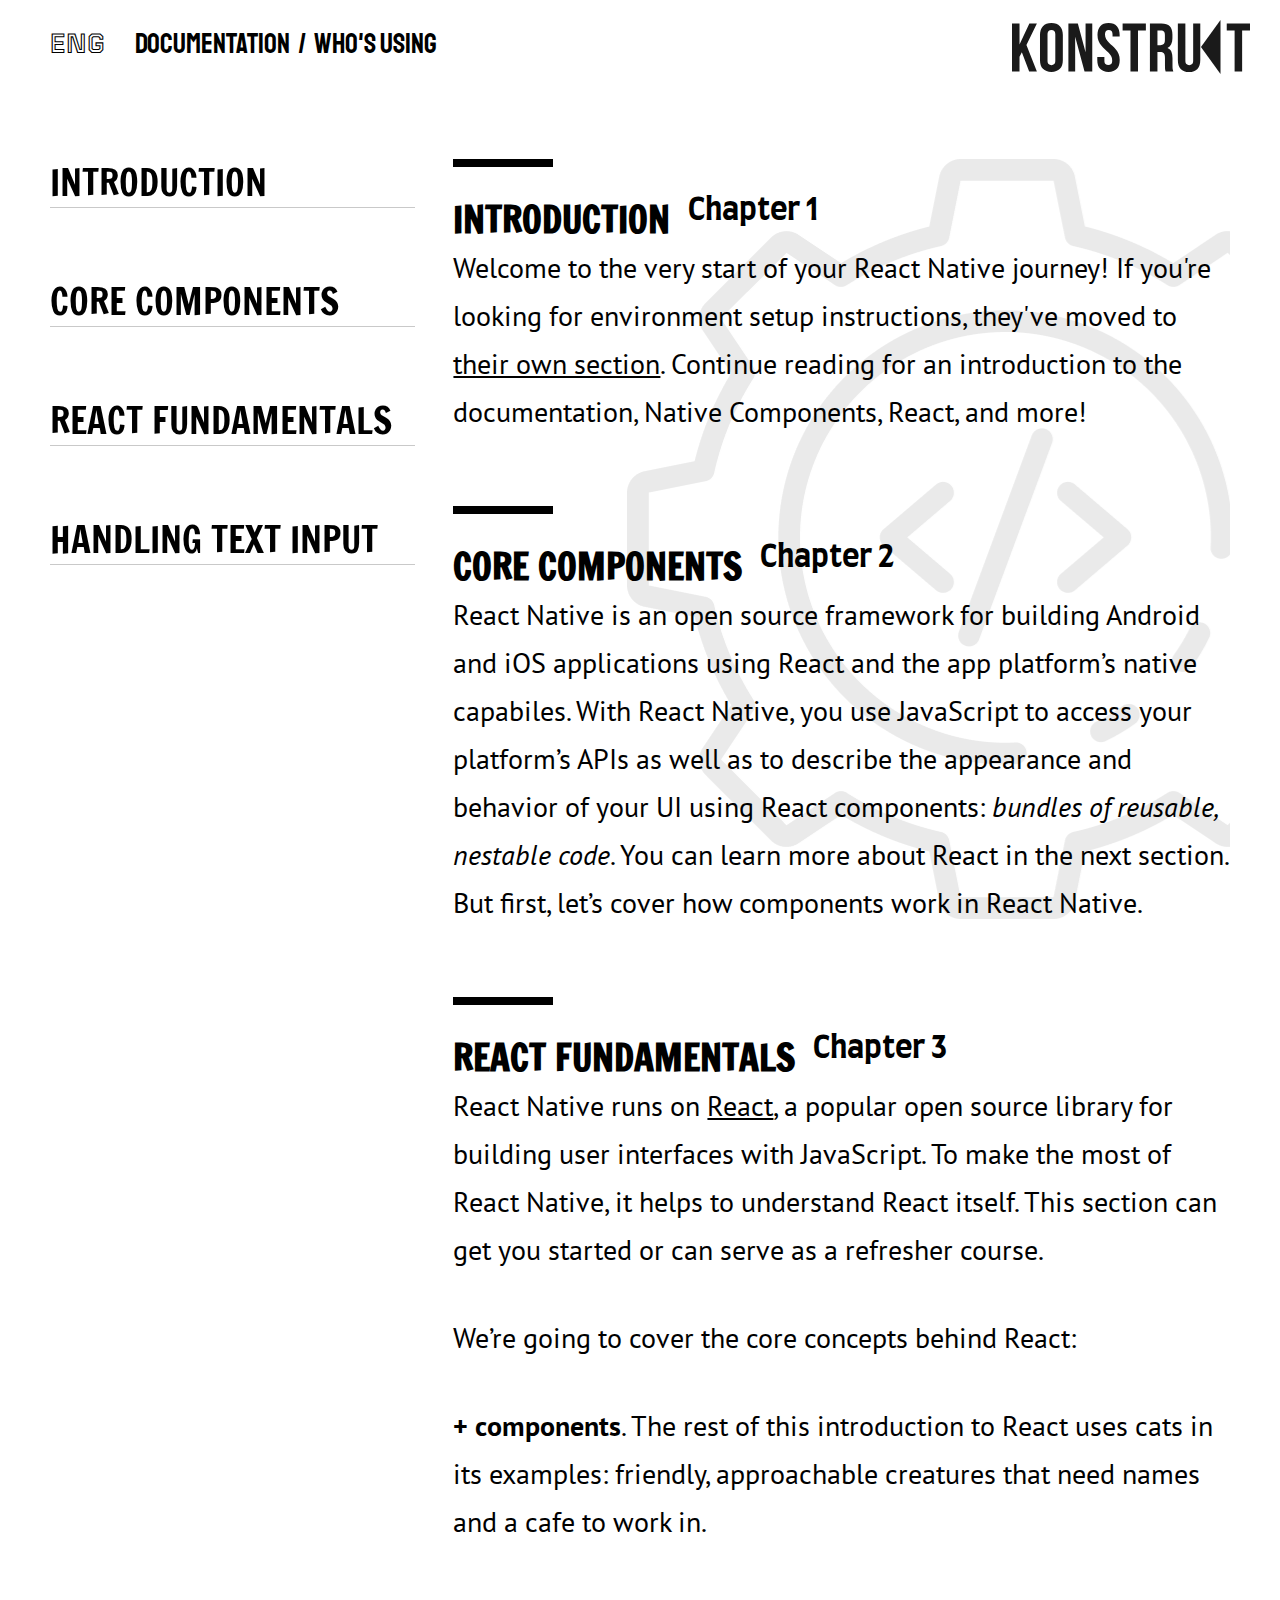
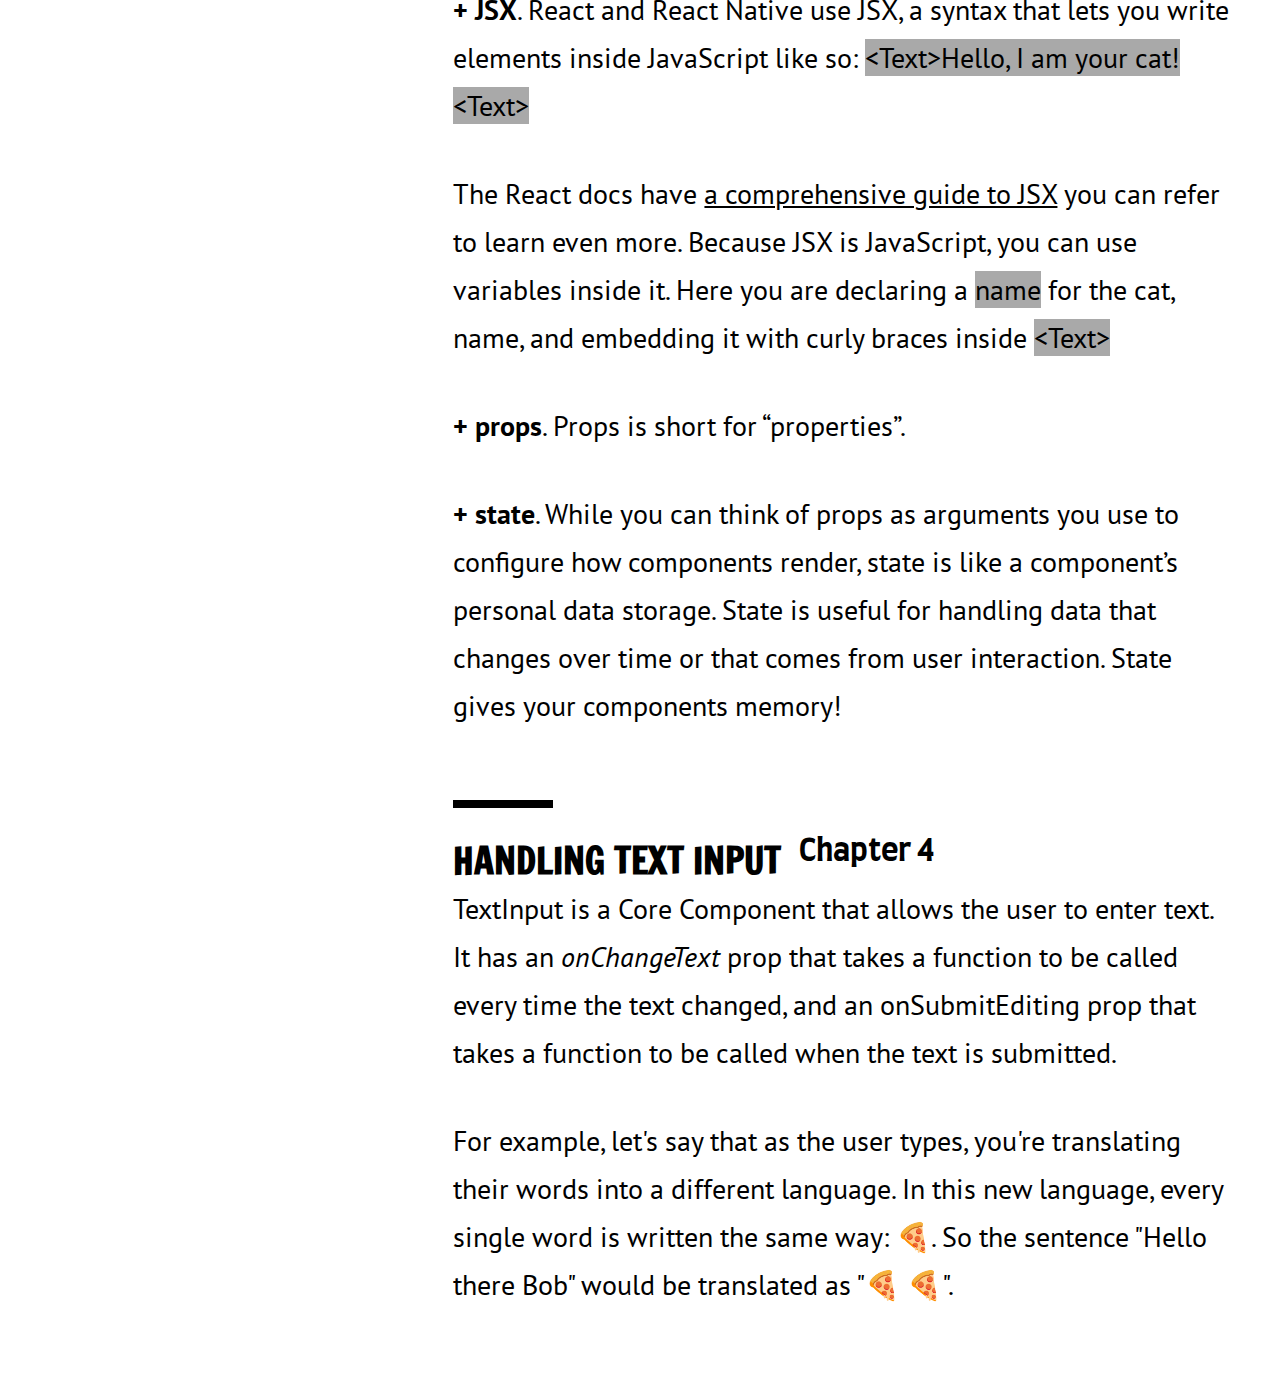
==== commit 1f4c11bf: "link pages" ====
--- a/index.html
+++ b/index.html
@@ -19,7 +19,8 @@
         <div class="header flex">
             <div class="header-content flex">
                 <div class="header-lang">ENG</div>
-                <div class="header-user">DOCUMENTATION &nbsp;/ &nbsp;WHO'S USING</div>
+                <div class="header-user"><a href="#" class="page-link">DOCUMENTATION</a> &nbsp;/ &nbsp;<a
+                        href="./who_using.html" class="page-link">WHO'S USING</a></div>
             </div>
             <img src="./images/company-logo-black.svg" alt="" class="header-logo">
         </div>
--- a/styles/main.css
+++ b/styles/main.css
@@ -9,6 +9,7 @@
 }
 
 body {
+    padding: 0 50px 0 50px;
     font-family: 'PT Sans', sans-serif;
     font-size: 2.8rem;
     line-height: 4.8rem;
@@ -19,7 +20,6 @@
 }
 
 .wrapper {
-    /*width: 90%;*/
     max-width: 1200px;
     margin: 0 auto;
     padding-bottom: 50px;
@@ -41,4 +41,9 @@
 
 .header-user {
     font-family: 'Staatliches', cursive;
+}
+
+.page-link {
+    text-decoration: none;
+    color: black;
 }--- a/styles/index.css
+++ b/styles/index.css
@@ -5,14 +5,14 @@
 }
 
 section {
-    width: 25%;
+    width: 32%;
     position: sticky;
     top: 159px;
     align-self: flex-start;
 }
 
 article {
-    width: 75%;
+    width: 68%;
     background: url("../images/bg-picture.png") no-repeat fixed;
     background-position-x: 49vw;
     background-position-y: 159px;
